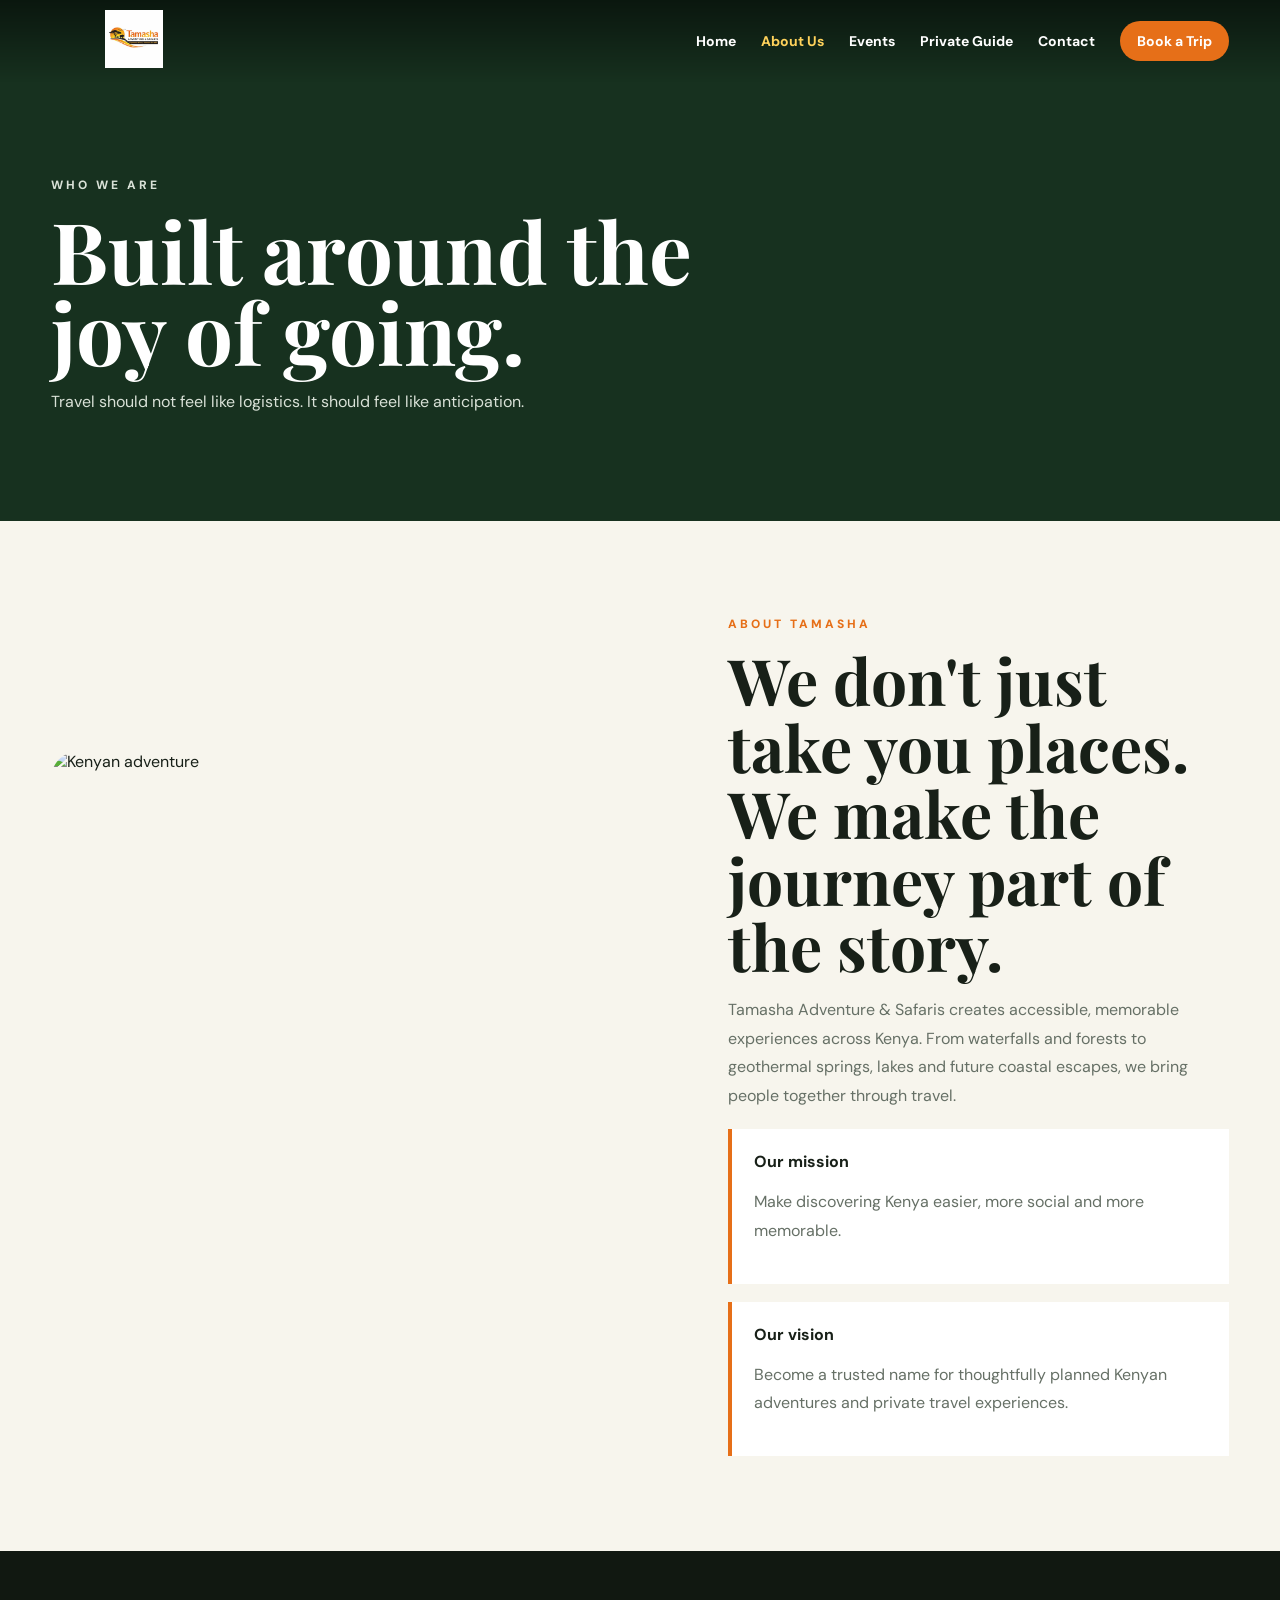
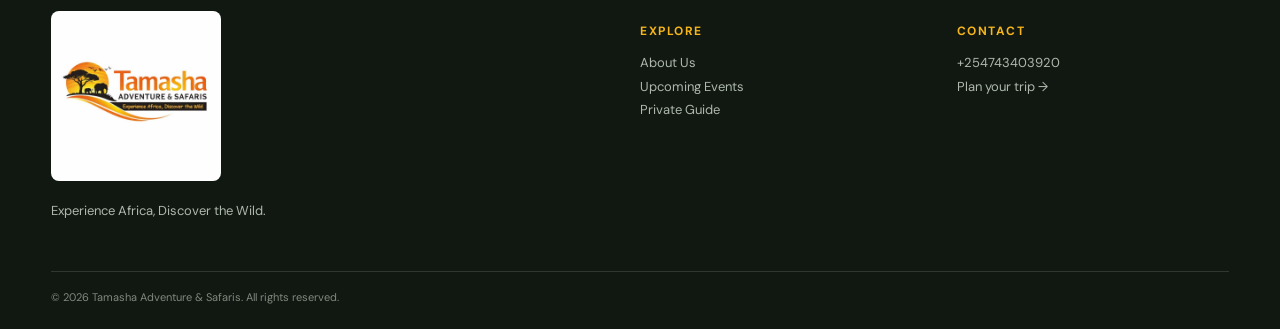
==== about.html @ cb9830e7 "Add files via upload" ====
<!doctype html><html><head><meta charset="utf-8"><meta name="viewport" content="width=device-width,initial-scale=1"><title>About Us | Tamasha</title><link rel="stylesheet" href="style.css"></head><body data-page="about"><header class="header" id="header"><div class="container nav"><a href="index.html"><img class="logo" src="assets/logo.jpg" alt="Tamasha Adventure & Safaris"></a><button class="menu" id="menu">☰</button><nav class="navlinks" id="navlinks"><a href="index.html" data-page="home">Home</a><a href="about.html" data-page="about">About Us</a><a href="events.html" data-page="events">Events</a><a href="private.html" data-page="private">Private Guide</a><a href="contact.html" data-page="contact">Contact</a><a class="pill" href="contact.html">Book a Trip</a></nav></div></header><main><section class="pagehero"><div class="container"><p class="kicker">WHO WE ARE</p><h1>Built around the<br>joy of going.</h1><p>Travel should not feel like logistics. It should feel like anticipation.</p></div></section><section class="section"><div class="container grid2"><div class="aboutimg"><img src="assets/hero-kenya.jpg" alt="Kenyan adventure"></div><div><p class="kicker">ABOUT TAMASHA</p><h2 class="display">We don't just take you places. We make the journey part of the story.</h2><p class="copy">Tamasha Adventure & Safaris creates accessible, memorable experiences across Kenya. From waterfalls and forests to geothermal springs, lakes and future coastal escapes, we bring people together through travel.</p><div class="box"><b>Our mission</b><p class="copy">Make discovering Kenya easier, more social and more memorable.</p></div><div class="box"><b>Our vision</b><p class="copy">Become a trusted name for thoughtfully planned Kenyan adventures and private travel experiences.</p></div></div></div></section></main><footer class="footer"><div class="container footgrid"><div><img class="footerlogo" src="assets/logo.jpg" alt="Tamasha"><p>Experience Africa, Discover the Wild.</p></div><div><h3>EXPLORE</h3><a href="about.html">About Us</a><a href="events.html">Upcoming Events</a><a href="private.html">Private Guide</a></div><div><h3>CONTACT</h3><a id="fp" href="#">+254 743 403 920</a><a href="contact.html">Plan your trip →</a></div></div><div class="container copyr">© <span id="year"></span> Tamasha Adventure & Safaris. All rights reserved.</div></footer><script src="content.js"></script><script>(function(){const d=JSON.parse(localStorage.getItem("tamashaContent")||JSON.stringify(window.TAMASHA_CONTENT)),b=d.business,ph=b.phone.replace(/\D/g,"");document.getElementById("year")&&(document.getElementById("year").textContent=new Date().getFullYear());const fp=document.getElementById("fp");if(fp){fp.textContent=b.phone;fp.href="tel:"+ph}const h=document.getElementById("header");addEventListener("scroll",()=>h.classList.toggle("scrolled",scrollY>30));const m=document.getElementById("menu"),n=document.getElementById("navlinks");m.onclick=()=>n.classList.toggle("open");document.querySelectorAll("[data-wa]").forEach(a=>a.href="https://wa.me/"+ph+"?text="+encodeURIComponent("Hello Tamasha Adventure & Safaris, I would like to plan/book a trip."));document.querySelectorAll(".navlinks a[data-page]").forEach(a=>{if(a.dataset.page===document.body.dataset.page)a.classList.add("active")});function card(t){return `<article class="card"><div class="cardimg"><img src="${t.image}" alt="${t.title}"><div class="date">${t.date}</div></div><div class="cardbody"><p class="kicker">UPCOMING ADVENTURE</p><h3>${t.title}</h3><p>${t.intro}</p><div class="price">${t.price}</div><div class="cols"><div><h4>Inclusive</h4><ul>${t.included.map(x=>`<li>${x}</li>`).join("")}</ul></div><div><h4>Optional extras</h4><ul>${t.extras.length?t.extras.map(x=>`<li>${x}</li>`).join(""):"<li>Ask us about custom options.</li>"}</ul></div></div><a class="btn primary" data-wa href="#">Book this trip</a></div></article>`}const hg=document.getElementById("eventsHome"),eg=document.getElementById("eventsGrid");if(hg)hg.innerHTML=d.trips.map(card).join("");if(eg)eg.innerHTML=d.trips.map(card).join("");const pb=document.getElementById("privateBenefits");if(pb)pb.innerHTML=d.private.benefits.map(x=>`<div class="benefit"><b>${x}</b><span>Built into your private journey.</span></div>`).join("");const cp=document.getElementById("contactPhone"),ct=document.getElementById("contactTikTok");if(cp){cp.textContent=b.phone;cp.href="tel:"+ph}if(ct){ct.textContent=b.tiktok;ct.href="https://www.tiktok.com/@"+b.tiktok.replace("@","")}const f=document.getElementById("bookingForm");if(f)f.onsubmit=e=>{e.preventDefault();const n=document.getElementById("nm").value,t=document.getElementById("tp").value,ds=document.getElementById("ds").value,msg=document.getElementById("ms").value;location.href="https://wa.me/"+ph+"?text="+encodeURIComponent(`Hello Tamasha Adventure & Safaris.\n\nName: ${n}\nTrip type: ${t}\nDestination: ${ds}\nMessage: ${msg}`)};})();</script></body></html>
---- style.css ----
@import url(https://fonts.googleapis.com/css2?family=DM+Sans:wght@400;600;700;800&family=Playfair+Display:ital,wght@0,600;0,700;1,600&display=swap);:root{--g:#174f2a;--o:#e66f18;--y:#f5b51b;--ink:#182018;--cream:#f7f5ed;--muted:#667066}*{box-sizing:border-box}html{scroll-behavior:smooth}body{margin:0;background:var(--cream);color:var(--ink);font-family:DM Sans,Arial,sans-serif}a{text-decoration:none;color:inherit}.container{width:min(1180px,92%);margin:auto}.header{position:fixed;top:0;left:0;right:0;z-index:20;color:#fff;background:linear-gradient(#0008,transparent);transition:.3s}.header.scrolled{background:#122619ee}.nav{height:82px;display:flex;align-items:center;justify-content:space-between}.logo{width:165px;height:58px;object-fit:contain;border-radius:8px}.navlinks{display:flex;gap:25px;align-items:center;font-size:14px;font-weight:700}.navlinks a:hover,.navlinks .active{color:#ffd25b}.pill{background:var(--o);padding:11px 17px;border-radius:999px}.menu{display:none;background:none;border:0;color:#fff;font-size:28px}.hero{min-height:100svh;position:relative;display:flex;align-items:flex-end;overflow:hidden;color:#fff}.hero-bg{position:absolute;inset:0;background:center/cover url(assets/hero-kenya.jpg);animation:z 14s ease-out forwards}.hero:after{content:"";position:absolute;inset:0;background:linear-gradient(90deg,#071309c9,#07130926 65%),linear-gradient(0deg,#000b,transparent 55%)}@keyframes z{to{transform:scale(1.06)}}.hero-content{position:relative;z-index:2;padding:0 0 90px}.kicker{font-size:12px;letter-spacing:3px;font-weight:800;color:var(--o);margin:0 0 15px}.hero .kicker{color:#ffd25b}.hero h1,.display,.pagehero h1{font-family:Playfair Display,serif}.hero h1{font-size:clamp(52px,8vw,105px);line-height:.9;letter-spacing:-3px;margin:0;max-width:900px}.hero h1 em{color:var(--y);font-weight:600}.hero p{font-size:18px;line-height:1.7;max-width:620px}.actions{display:flex;gap:12px;flex-wrap:wrap}.btn{display:inline-flex;align-items:center;justify-content:center;padding:14px 22px;border-radius:999px;font-weight:800;border:1px solid transparent}.primary{background:var(--o);color:#fff}.ghost{background:#fff1;color:#fff;border-color:#fff8}.white{background:#fff}.float{position:absolute;z-index:3;right:6%;bottom:80px;background:#fff;color:var(--ink);width:250px;padding:17px;border-radius:18px;box-shadow:0 20px 50px #0004}.float small{color:var(--o);font-weight:800}.float b{display:block;font-family:Playfair Display,serif;font-size:22px;margin:5px 0}.float span{font-size:12px;color:var(--muted)}.section{padding:95px 0}.whitebg{background:#fff}.intro{padding:80px 0;background:#fff}.grid2{display:grid;grid-template-columns:1.1fr .9fr;gap:65px;align-items:center}.display{font-size:clamp(40px,5vw,64px);line-height:1.04;margin:0}.display em{color:var(--o)}.copy{color:var(--muted);line-height:1.8}.stats{display:grid;grid-template-columns:repeat(3,1fr);gap:12px;margin-top:28px}.stat{border-top:2px solid var(--g);padding-top:12px}.stat b{display:block;font-size:20px}.stat span{font-size:12px;color:var(--muted)}.head{display:flex;justify-content:space-between;align-items:end;gap:35px;margin-bottom:42px}.head h2{font-family:Playfair Display,serif;font-size:clamp(38px,5vw,60px);margin:0;line-height:1}.head p{max-width:470px;color:var(--muted);line-height:1.7}.cards{display:grid;grid-template-columns:repeat(2,1fr);gap:26px}.card{background:#fff;border:1px solid #e6e4da;border-radius:24px;overflow:hidden;box-shadow:0 15px 45px #1b29140d}.cardimg{height:330px;position:relative}.cardimg img{width:100%;height:100%;object-fit:cover}.date{position:absolute;top:17px;left:17px;background:#fff;padding:10px 13px;border-radius:11px;font-size:12px;font-weight:800}.cardbody{padding:28px}.cardbody h3{font-family:Playfair Display,serif;font-size:30px;line-height:1.08;margin:0 0 10px}.price{font-size:25px;font-weight:900;color:var(--o);margin:15px 0}.cardbody p{color:var(--muted);line-height:1.7}.cols{display:grid;grid-template-columns:1fr 1fr;gap:18px}.cols h4{font-size:11px;letter-spacing:1.5px;text-transform:uppercase}.cols ul{padding-left:17px;color:#5d655c;font-size:13px;line-height:1.7}.dark{background:#122619;color:#fff}.dark .head p,.dark .copy{color:#c2ccc1}.featureimg{height:570px;border-radius:28px;overflow:hidden}.featureimg img{width:100%;height:100%;object-fit:cover}.benefits{display:grid;grid-template-columns:1fr 1fr;gap:12px;margin:25px 0}.benefit{background:#fff;padding:18px;border-radius:14px;border:1px solid #e6e4da}.benefit b{display:block;color:var(--g);margin-bottom:5px}.benefit span{font-size:12px;color:var(--muted)}.pagehero{padding:175px 0 90px;background:#17311f;color:#fff;position:relative;overflow:hidden}.pagehero h1{font-size:clamp(50px,7vw,85px);line-height:.95;margin:0;position:relative;z-index:1}.pagehero p{max-width:620px;color:#d9e1d7;line-height:1.7}.aboutimg{height:570px;border-radius:28px;overflow:hidden}.aboutimg img{width:100%;height:100%;object-fit:cover}.box{background:#fff;padding:22px;border-left:4px solid var(--o);margin-top:18px}.steps{display:grid;gap:14px;margin-top:28px}.step{display:grid;grid-template-columns:50px 1fr;gap:14px;background:#fff;padding:20px;border:1px solid #e6e4da;border-radius:14px}.step strong{color:var(--o)}.step p{color:var(--muted);line-height:1.6;margin:5px 0}.contact{display:grid;grid-template-columns:1fr .8fr;gap:55px}.contactcard{background:#fff;border:1px solid #e6e4da;border-radius:24px;padding:30px}.item{padding:17px 0;border-bottom:1px solid #e6e4da}.item:last-child{border:0}.item small{display:block;color:var(--o);font-weight:800;letter-spacing:1.5px;text-transform:uppercase}.item a{font-size:20px;font-weight:700}.form{display:grid;gap:12px}.form label{font-size:12px;font-weight:800}.form input,.form textarea,.form select{padding:14px;border:1px solid #d5d7cf;border-radius:10px;font:inherit}.form textarea{min-height:130px}.footer{background:#111811;color:#e6ebe4;padding:60px 0 25px}.footgrid{display:grid;grid-template-columns:2fr 1fr 1fr;gap:45px}.footerlogo{width:170px;background:#fff;border-radius:8px}.footer a,.footer p{display:block;color:#aeb8ad;font-size:13px;line-height:1.8}.footer h3{color:#f5b51b;font-size:12px;letter-spacing:1.5px}.copyr{border-top:1px solid #2f382f;margin-top:35px;padding-top:18px;color:#7f897e;font-size:11px}.editor{padding:125px 0 70px}.editor h1{font-family:Playfair Display,serif;font-size:52px}.editorcard{background:#fff;border:1px solid #e6e4da;padding:26px;border-radius:20px;margin:18px 0}.editorcard label{display:block;font-size:12px;font-weight:800;margin:13px 0 6px}.editorcard input,.editorcard textarea{width:100%;padding:12px;border:1px solid #d5d7cf;border-radius:9px;font:inherit}.editorcard textarea{min-height:90px}.row{display:grid;grid-template-columns:1fr 1fr;gap:15px}@media(max-width:850px){.navlinks{display:none;position:absolute;top:82px;left:0;right:0;background:#14271a;padding:22px;flex-direction:column;align-items:flex-start}.navlinks.open{display:flex}.menu{display:block}.float{display:none}.grid2,.contact{grid-template-columns:1fr}.cards{grid-template-columns:1fr}.featureimg,.aboutimg{height:420px}.footgrid{grid-template-columns:1fr 1fr}.head{display:block}.head p{margin-top:18px}.row{grid-template-columns:1fr}}@media(max-width:520px){.hero h1{font-size:52px;letter-spacing:-1px}.hero p{font-size:16px}.stats,.cols,.benefits,.footgrid{grid-template-columns:1fr}.section{padding:70px 0}}
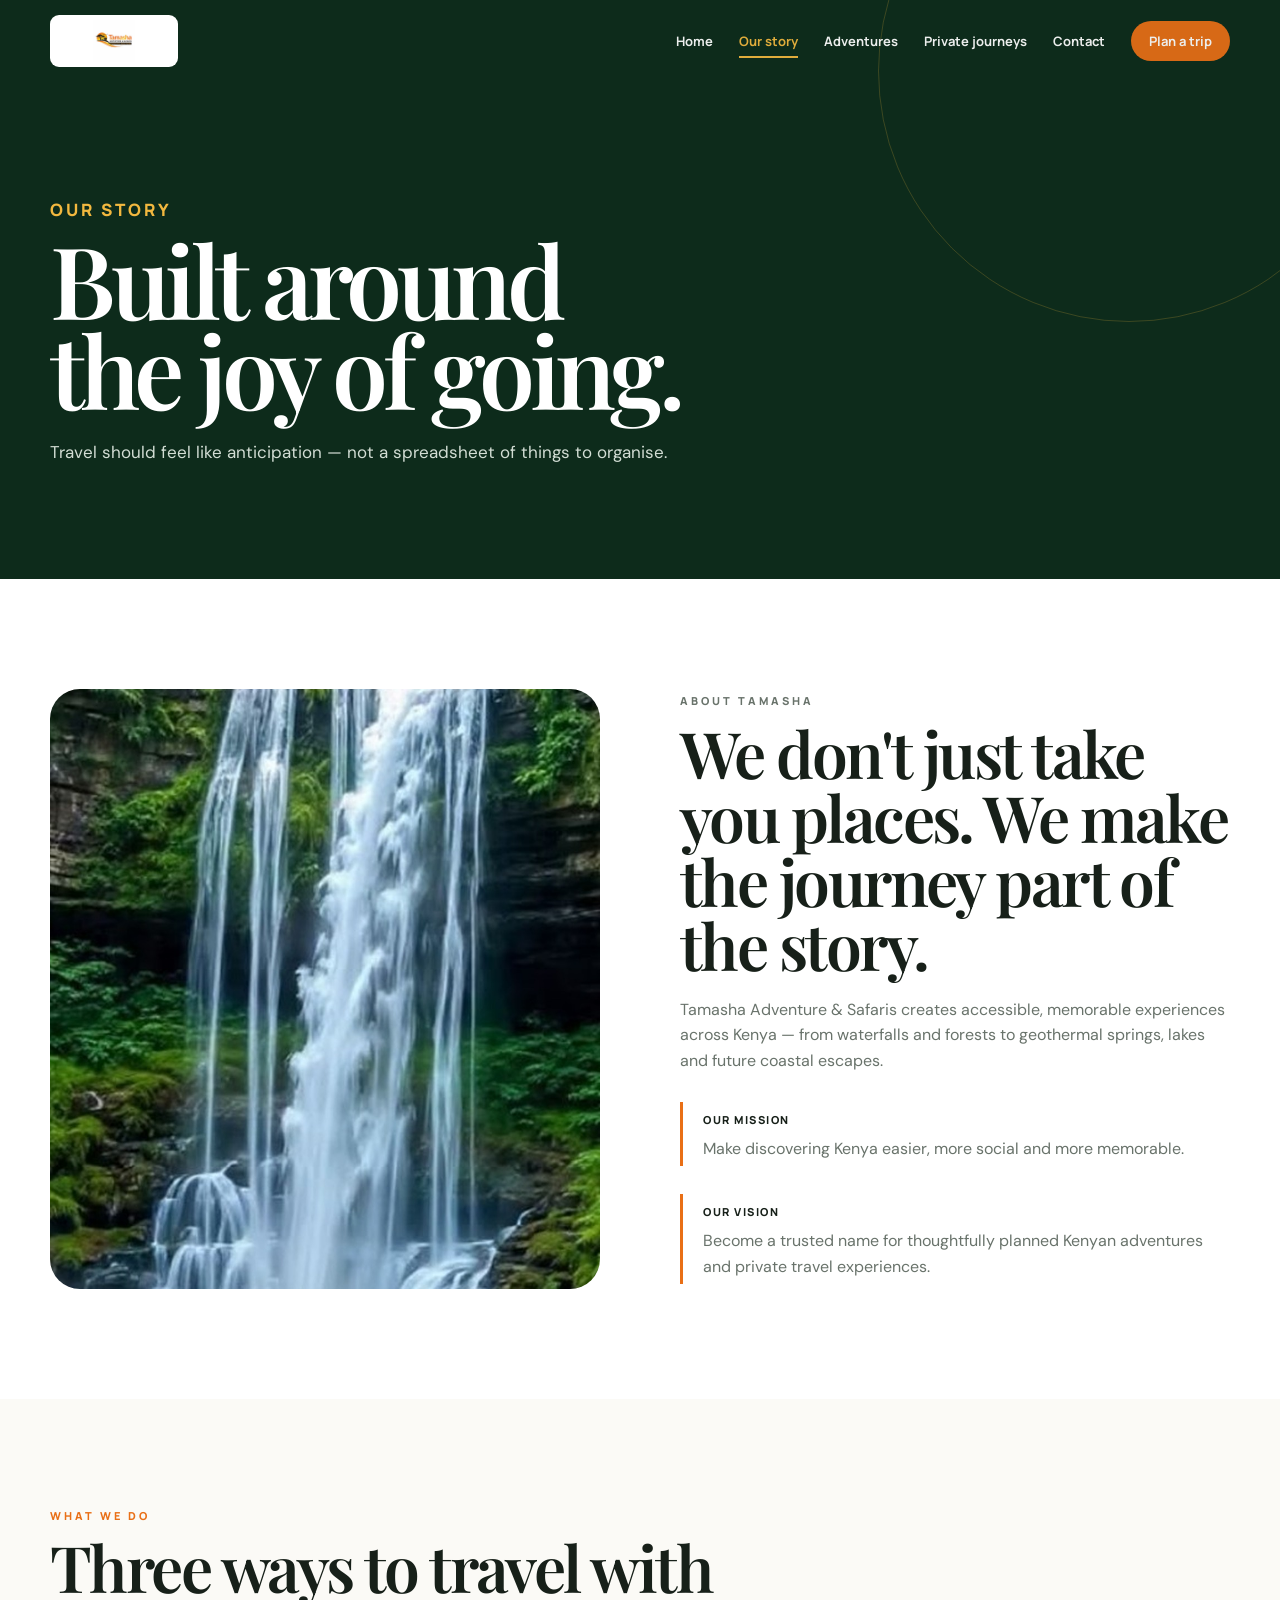
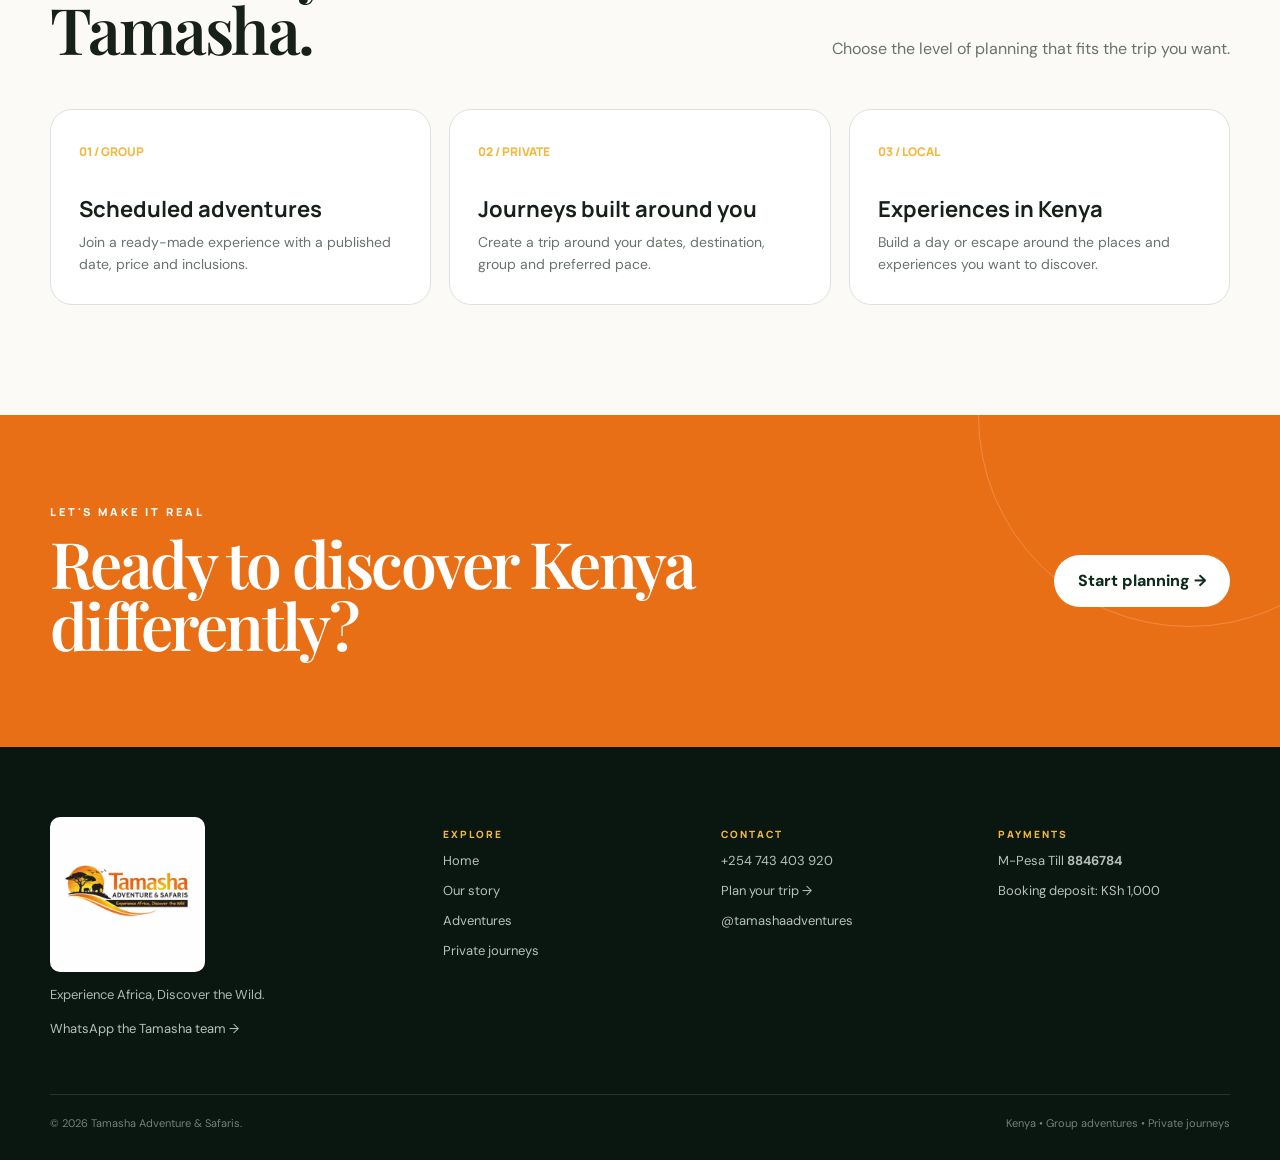
==== commit 8ff458ff: "Add files via upload" ====
--- a/about.html
+++ b/about.html
@@ -1 +1,77 @@
-<!doctype html><html><head><meta charset="utf-8"><meta name="viewport" content="width=device-width,initial-scale=1"><title>About Us | Tamasha</title><link rel="stylesheet" href="style.css"></head><body data-page="about"><header class="header" id="header"><div class="container nav"><a href="index.html"><img class="logo" src="assets/logo.jpg" alt="Tamasha Adventure & Safaris"></a><button class="menu" id="menu">☰</button><nav class="navlinks" id="navlinks"><a href="index.html" data-page="home">Home</a><a href="about.html" data-page="about">About Us</a><a href="events.html" data-page="events">Events</a><a href="private.html" data-page="private">Private Guide</a><a href="contact.html" data-page="contact">Contact</a><a class="pill" href="contact.html">Book a Trip</a></nav></div></header><main><section class="pagehero"><div class="container"><p class="kicker">WHO WE ARE</p><h1>Built around the<br>joy of going.</h1><p>Travel should not feel like logistics. It should feel like anticipation.</p></div></section><section class="section"><div class="container grid2"><div class="aboutimg"><img src="assets/hero-kenya.jpg" alt="Kenyan adventure"></div><div><p class="kicker">ABOUT TAMASHA</p><h2 class="display">We don't just take you places. We make the journey part of the story.</h2><p class="copy">Tamasha Adventure & Safaris creates accessible, memorable experiences across Kenya. From waterfalls and forests to geothermal springs, lakes and future coastal escapes, we bring people together through travel.</p><div class="box"><b>Our mission</b><p class="copy">Make discovering Kenya easier, more social and more memorable.</p></div><div class="box"><b>Our vision</b><p class="copy">Become a trusted name for thoughtfully planned Kenyan adventures and private travel experiences.</p></div></div></div></section></main><footer class="footer"><div class="container footgrid"><div><img class="footerlogo" src="assets/logo.jpg" alt="Tamasha"><p>Experience Africa, Discover the Wild.</p></div><div><h3>EXPLORE</h3><a href="about.html">About Us</a><a href="events.html">Upcoming Events</a><a href="private.html">Private Guide</a></div><div><h3>CONTACT</h3><a id="fp" href="#">+254 743 403 920</a><a href="contact.html">Plan your trip →</a></div></div><div class="container copyr">© <span id="year"></span> Tamasha Adventure & Safaris. All rights reserved.</div></footer><script src="content.js"></script><script>(function(){const d=JSON.parse(localStorage.getItem("tamashaContent")||JSON.stringify(window.TAMASHA_CONTENT)),b=d.business,ph=b.phone.replace(/\D/g,"");document.getElementById("year")&&(document.getElementById("year").textContent=new Date().getFullYear());const fp=document.getElementById("fp");if(fp){fp.textContent=b.phone;fp.href="tel:"+ph}const h=document.getElementById("header");addEventListener("scroll",()=>h.classList.toggle("scrolled",scrollY>30));const m=document.getElementById("menu"),n=document.getElementById("navlinks");m.onclick=()=>n.classList.toggle("open");document.querySelectorAll("[data-wa]").forEach(a=>a.href="https://wa.me/"+ph+"?text="+encodeURIComponent("Hello Tamasha Adventure & Safaris, I would like to plan/book a trip."));document.querySelectorAll(".navlinks a[data-page]").forEach(a=>{if(a.dataset.page===document.body.dataset.page)a.classList.add("active")});function card(t){return `<article class="card"><div class="cardimg"><img src="${t.image}" alt="${t.title}"><div class="date">${t.date}</div></div><div class="cardbody"><p class="kicker">UPCOMING ADVENTURE</p><h3>${t.title}</h3><p>${t.intro}</p><div class="price">${t.price}</div><div class="cols"><div><h4>Inclusive</h4><ul>${t.included.map(x=>`<li>${x}</li>`).join("")}</ul></div><div><h4>Optional extras</h4><ul>${t.extras.length?t.extras.map(x=>`<li>${x}</li>`).join(""):"<li>Ask us about custom options.</li>"}</ul></div></div><a class="btn primary" data-wa href="#">Book this trip</a></div></article>`}const hg=document.getElementById("eventsHome"),eg=document.getElementById("eventsGrid");if(hg)hg.innerHTML=d.trips.map(card).join("");if(eg)eg.innerHTML=d.trips.map(card).join("");const pb=document.getElementById("privateBenefits");if(pb)pb.innerHTML=d.private.benefits.map(x=>`<div class="benefit"><b>${x}</b><span>Built into your private journey.</span></div>`).join("");const cp=document.getElementById("contactPhone"),ct=document.getElementById("contactTikTok");if(cp){cp.textContent=b.phone;cp.href="tel:"+ph}if(ct){ct.textContent=b.tiktok;ct.href="https://www.tiktok.com/@"+b.tiktok.replace("@","")}const f=document.getElementById("bookingForm");if(f)f.onsubmit=e=>{e.preventDefault();const n=document.getElementById("nm").value,t=document.getElementById("tp").value,ds=document.getElementById("ds").value,msg=document.getElementById("ms").value;location.href="https://wa.me/"+ph+"?text="+encodeURIComponent(`Hello Tamasha Adventure & Safaris.\n\nName: ${n}\nTrip type: ${t}\nDestination: ${ds}\nMessage: ${msg}`)};})();</script></body></html>+<!doctype html>
+<html lang="en">
+<head>
+  <meta charset="utf-8">
+  <meta name="viewport" content="width=device-width, initial-scale=1">
+  <meta name="theme-color" content="#0d2b1b">
+  <meta name="description" content="Tamasha Adventure & Safaris — curated Kenyan escapes, group adventures and private journeys.">
+  <title>Our Story | Tamasha Adventure & Safaris</title>
+  <link rel="stylesheet" href="style.css">
+</head>
+<body>
+
+<header class="site-header">
+  <div class="container nav">
+    <a class="brand" href="index.html" aria-label="Tamasha Adventure & Safaris home">
+      <img src="assets/logo.jpg" alt="Tamasha Adventure & Safaris">
+    </a>
+    <button class="menu-toggle" aria-label="Open navigation" aria-expanded="false">☰</button>
+    <nav class="nav-links"><a href="index.html" class="" data-page="home">Home</a><a href="about.html" class="active" data-page="about">Our story</a><a href="events.html" class="" data-page="events">Adventures</a><a href="private.html" class="" data-page="private">Private journeys</a><a href="contact.html" class="" data-page="contact">Contact</a><a class="nav-cta" href="contact.html">Plan a trip</a></nav>
+  </div>
+</header>
+
+<main>
+  <section class="page-hero"><div class="container reveal"><p class="eyebrow" style="color:var(--gold)">Our story</p><h1>Built around<br>the joy of going.</h1><p>Travel should feel like anticipation — not a spreadsheet of things to organise.</p></div></section>
+  <section class="section section-white">
+    <div class="container about-grid">
+      <div class="about-photo reveal"><img src="assets/hero-waterfall.jpg" alt="Kenyan nature escape" loading="lazy"></div>
+      <div class="about-copy reveal">
+        <p class="eyebrow">About Tamasha</p>
+        <h2>We don't just take you places. We make the journey part of the story.</h2>
+        <p>Tamasha Adventure & Safaris creates accessible, memorable experiences across Kenya — from waterfalls and forests to geothermal springs, lakes and future coastal escapes.</p>
+        <div class="mission-box"><strong>Our mission</strong><p>Make discovering Kenya easier, more social and more memorable.</p></div>
+        <div class="mission-box"><strong>Our vision</strong><p>Become a trusted name for thoughtfully planned Kenyan adventures and private travel experiences.</p></div>
+      </div>
+    </div>
+  </section>
+  <section class="section section-paper"><div class="container"><div class="section-head reveal"><div><p class="eyebrow">What we do</p><h2>Three ways to travel with Tamasha.</h2></div><p>Choose the level of planning that fits the trip you want.</p></div><div class="process-grid" style="color:var(--ink)"><div class="process-card reveal" style="background:#fff;border-color:var(--line)"><span class="num">01 / GROUP</span><h3>Scheduled adventures</h3><p style="color:var(--muted)">Join a ready-made experience with a published date, price and inclusions.</p></div><div class="process-card reveal" style="background:#fff;border-color:var(--line)"><span class="num">02 / PRIVATE</span><h3>Journeys built around you</h3><p style="color:var(--muted)">Create a trip around your dates, destination, group and preferred pace.</p></div><div class="process-card reveal" style="background:#fff;border-color:var(--line)"><span class="num">03 / LOCAL</span><h3>Experiences in Kenya</h3><p style="color:var(--muted)">Build a day or escape around the places and experiences you want to discover.</p></div></div></div></section>
+  <section class="cta"><div class="container cta-inner"><div><p class="eyebrow" style="color:#fff">Let's make it real</p><h2>Ready to discover Kenya differently?</h2></div><a class="btn" href="contact.html">Start planning →</a></div></section>
+</main>
+
+<footer class="footer">
+  <div class="container footer-grid">
+    <div class="footer-brand">
+      <img src="assets/logo.jpg" alt="Tamasha Adventure & Safaris">
+      <p>Experience Africa, Discover the Wild.</p>
+      <a data-wa data-wa-message="Hello Tamasha Adventure & Safaris. I would like to plan a trip.">WhatsApp the Tamasha team →</a>
+    </div>
+    <div>
+      <h3>Explore</h3>
+      <a href="index.html">Home</a>
+      <a href="about.html">Our story</a>
+      <a href="events.html">Adventures</a>
+      <a href="private.html">Private journeys</a>
+    </div>
+    <div>
+      <h3>Contact</h3>
+      <a data-phone href="#"></a>
+      <a href="contact.html">Plan your trip →</a>
+      <a href="https://www.tiktok.com/@tamashaadventures" target="_blank" rel="noopener">@tamashaadventures</a>
+    </div>
+    <div>
+      <h3>Payments</h3>
+      <a href="contact.html">M-Pesa Till <strong data-till></strong></a>
+      <a href="contact.html">Booking deposit: KSh 1,000</a>
+    </div>
+  </div>
+  <div class="container footer-bottom">
+    <span>© <span data-year></span> Tamasha Adventure & Safaris.</span>
+    <span>Kenya • Group adventures • Private journeys</span>
+  </div>
+</footer>
+<a class="mobile-wa" data-wa data-wa-message="Hello Tamasha Adventure & Safaris. I would like to plan a trip. Please share the available options.">WhatsApp Tamasha</a>
+
+<script src="content.js"></script>
+<script src="script.js"></script>
+</body>
+</html>
--- a/style.css
+++ b/style.css
@@ -1 +1,276 @@
-@import url(https://fonts.googleapis.com/css2?family=DM+Sans:wght@400;600;700;800&family=Playfair+Display:ital,wght@0,600;0,700;1,600&display=swap);:root{--g:#174f2a;--o:#e66f18;--y:#f5b51b;--ink:#182018;--cream:#f7f5ed;--muted:#667066}*{box-sizing:border-box}html{scroll-behavior:smooth}body{margin:0;background:var(--cream);color:var(--ink);font-family:DM Sans,Arial,sans-serif}a{text-decoration:none;color:inherit}.container{width:min(1180px,92%);margin:auto}.header{position:fixed;top:0;left:0;right:0;z-index:20;color:#fff;background:linear-gradient(#0008,transparent);transition:.3s}.header.scrolled{background:#122619ee}.nav{height:82px;display:flex;align-items:center;justify-content:space-between}.logo{width:165px;height:58px;object-fit:contain;border-radius:8px}.navlinks{display:flex;gap:25px;align-items:center;font-size:14px;font-weight:700}.navlinks a:hover,.navlinks .active{color:#ffd25b}.pill{background:var(--o);padding:11px 17px;border-radius:999px}.menu{display:none;background:none;border:0;color:#fff;font-size:28px}.hero{min-height:100svh;position:relative;display:flex;align-items:flex-end;overflow:hidden;color:#fff}.hero-bg{position:absolute;inset:0;background:center/cover url(assets/hero-kenya.jpg);animation:z 14s ease-out forwards}.hero:after{content:"";position:absolute;inset:0;background:linear-gradient(90deg,#071309c9,#07130926 65%),linear-gradient(0deg,#000b,transparent 55%)}@keyframes z{to{transform:scale(1.06)}}.hero-content{position:relative;z-index:2;padding:0 0 90px}.kicker{font-size:12px;letter-spacing:3px;font-weight:800;color:var(--o);margin:0 0 15px}.hero .kicker{color:#ffd25b}.hero h1,.display,.pagehero h1{font-family:Playfair Display,serif}.hero h1{font-size:clamp(52px,8vw,105px);line-height:.9;letter-spacing:-3px;margin:0;max-width:900px}.hero h1 em{color:var(--y);font-weight:600}.hero p{font-size:18px;line-height:1.7;max-width:620px}.actions{display:flex;gap:12px;flex-wrap:wrap}.btn{display:inline-flex;align-items:center;justify-content:center;padding:14px 22px;border-radius:999px;font-weight:800;border:1px solid transparent}.primary{background:var(--o);color:#fff}.ghost{background:#fff1;color:#fff;border-color:#fff8}.white{background:#fff}.float{position:absolute;z-index:3;right:6%;bottom:80px;background:#fff;color:var(--ink);width:250px;padding:17px;border-radius:18px;box-shadow:0 20px 50px #0004}.float small{color:var(--o);font-weight:800}.float b{display:block;font-family:Playfair Display,serif;font-size:22px;margin:5px 0}.float span{font-size:12px;color:var(--muted)}.section{padding:95px 0}.whitebg{background:#fff}.intro{padding:80px 0;background:#fff}.grid2{display:grid;grid-template-columns:1.1fr .9fr;gap:65px;align-items:center}.display{font-size:clamp(40px,5vw,64px);line-height:1.04;margin:0}.display em{color:var(--o)}.copy{color:var(--muted);line-height:1.8}.stats{display:grid;grid-template-columns:repeat(3,1fr);gap:12px;margin-top:28px}.stat{border-top:2px solid var(--g);padding-top:12px}.stat b{display:block;font-size:20px}.stat span{font-size:12px;color:var(--muted)}.head{display:flex;justify-content:space-between;align-items:end;gap:35px;margin-bottom:42px}.head h2{font-family:Playfair Display,serif;font-size:clamp(38px,5vw,60px);margin:0;line-height:1}.head p{max-width:470px;color:var(--muted);line-height:1.7}.cards{display:grid;grid-template-columns:repeat(2,1fr);gap:26px}.card{background:#fff;border:1px solid #e6e4da;border-radius:24px;overflow:hidden;box-shadow:0 15px 45px #1b29140d}.cardimg{height:330px;position:relative}.cardimg img{width:100%;height:100%;object-fit:cover}.date{position:absolute;top:17px;left:17px;background:#fff;padding:10px 13px;border-radius:11px;font-size:12px;font-weight:800}.cardbody{padding:28px}.cardbody h3{font-family:Playfair Display,serif;font-size:30px;line-height:1.08;margin:0 0 10px}.price{font-size:25px;font-weight:900;color:var(--o);margin:15px 0}.cardbody p{color:var(--muted);line-height:1.7}.cols{display:grid;grid-template-columns:1fr 1fr;gap:18px}.cols h4{font-size:11px;letter-spacing:1.5px;text-transform:uppercase}.cols ul{padding-left:17px;color:#5d655c;font-size:13px;line-height:1.7}.dark{background:#122619;color:#fff}.dark .head p,.dark .copy{color:#c2ccc1}.featureimg{height:570px;border-radius:28px;overflow:hidden}.featureimg img{width:100%;height:100%;object-fit:cover}.benefits{display:grid;grid-template-columns:1fr 1fr;gap:12px;margin:25px 0}.benefit{background:#fff;padding:18px;border-radius:14px;border:1px solid #e6e4da}.benefit b{display:block;color:var(--g);margin-bottom:5px}.benefit span{font-size:12px;color:var(--muted)}.pagehero{padding:175px 0 90px;background:#17311f;color:#fff;position:relative;overflow:hidden}.pagehero h1{font-size:clamp(50px,7vw,85px);line-height:.95;margin:0;position:relative;z-index:1}.pagehero p{max-width:620px;color:#d9e1d7;line-height:1.7}.aboutimg{height:570px;border-radius:28px;overflow:hidden}.aboutimg img{width:100%;height:100%;object-fit:cover}.box{background:#fff;padding:22px;border-left:4px solid var(--o);margin-top:18px}.steps{display:grid;gap:14px;margin-top:28px}.step{display:grid;grid-template-columns:50px 1fr;gap:14px;background:#fff;padding:20px;border:1px solid #e6e4da;border-radius:14px}.step strong{color:var(--o)}.step p{color:var(--muted);line-height:1.6;margin:5px 0}.contact{display:grid;grid-template-columns:1fr .8fr;gap:55px}.contactcard{background:#fff;border:1px solid #e6e4da;border-radius:24px;padding:30px}.item{padding:17px 0;border-bottom:1px solid #e6e4da}.item:last-child{border:0}.item small{display:block;color:var(--o);font-weight:800;letter-spacing:1.5px;text-transform:uppercase}.item a{font-size:20px;font-weight:700}.form{display:grid;gap:12px}.form label{font-size:12px;font-weight:800}.form input,.form textarea,.form select{padding:14px;border:1px solid #d5d7cf;border-radius:10px;font:inherit}.form textarea{min-height:130px}.footer{background:#111811;color:#e6ebe4;padding:60px 0 25px}.footgrid{display:grid;grid-template-columns:2fr 1fr 1fr;gap:45px}.footerlogo{width:170px;background:#fff;border-radius:8px}.footer a,.footer p{display:block;color:#aeb8ad;font-size:13px;line-height:1.8}.footer h3{color:#f5b51b;font-size:12px;letter-spacing:1.5px}.copyr{border-top:1px solid #2f382f;margin-top:35px;padding-top:18px;color:#7f897e;font-size:11px}.editor{padding:125px 0 70px}.editor h1{font-family:Playfair Display,serif;font-size:52px}.editorcard{background:#fff;border:1px solid #e6e4da;padding:26px;border-radius:20px;margin:18px 0}.editorcard label{display:block;font-size:12px;font-weight:800;margin:13px 0 6px}.editorcard input,.editorcard textarea{width:100%;padding:12px;border:1px solid #d5d7cf;border-radius:9px;font:inherit}.editorcard textarea{min-height:90px}.row{display:grid;grid-template-columns:1fr 1fr;gap:15px}@media(max-width:850px){.navlinks{display:none;position:absolute;top:82px;left:0;right:0;background:#14271a;padding:22px;flex-direction:column;align-items:flex-start}.navlinks.open{display:flex}.menu{display:block}.float{display:none}.grid2,.contact{grid-template-columns:1fr}.cards{grid-template-columns:1fr}.featureimg,.aboutimg{height:420px}.footgrid{grid-template-columns:1fr 1fr}.head{display:block}.head p{margin-top:18px}.row{grid-template-columns:1fr}}@media(max-width:520px){.hero h1{font-size:52px;letter-spacing:-1px}.hero p{font-size:16px}.stats,.cols,.benefits,.footgrid{grid-template-columns:1fr}.section{padding:70px 0}}+
+@import url('https://fonts.googleapis.com/css2?family=DM+Sans:wght@400;500;600;700&family=Manrope:wght@500;600;700;800&family=Playfair+Display:ital,wght@0,600;0,700;1,600;1,700&display=swap');
+
+:root{
+  --forest:#0d2b1b;
+  --forest-2:#153b25;
+  --forest-3:#214b30;
+  --orange:#e96f16;
+  --orange-2:#f28a25;
+  --gold:#f2b83f;
+  --cream:#f5f2e9;
+  --paper:#fbfaf6;
+  --white:#fff;
+  --ink:#172019;
+  --muted:#69736b;
+  --line:#dfe2da;
+  --shadow:0 24px 70px rgba(15,35,22,.10);
+  --radius:28px;
+  --max:1180px;
+}
+*{box-sizing:border-box}
+html{scroll-behavior:smooth}
+body{margin:0;background:var(--cream);color:var(--ink);font-family:"DM Sans",sans-serif;line-height:1.6}
+body.menu-open{overflow:hidden}
+img{display:block;max-width:100%}
+a{text-decoration:none;color:inherit}
+button,input,select,textarea{font:inherit}
+button{cursor:pointer}
+.container{width:min(var(--max),calc(100% - 48px));margin-inline:auto}
+.sr-only{position:absolute;width:1px;height:1px;padding:0;margin:-1px;overflow:hidden;clip:rect(0,0,0,0);white-space:nowrap;border:0}
+.eyebrow{margin:0 0 14px;color:var(--orange);font:800 11px/1.2 "Manrope",sans-serif;letter-spacing:3px;text-transform:uppercase}
+.display{font-family:"Playfair Display",serif;letter-spacing:-.035em;line-height:1.02}
+.display em{color:var(--orange);font-weight:600}
+.muted{color:var(--muted)}
+.btn{display:inline-flex;align-items:center;justify-content:center;gap:10px;min-height:52px;padding:0 23px;border-radius:999px;border:1px solid transparent;font-weight:800;transition:transform .2s ease,box-shadow .2s ease,background .2s ease}
+.btn:hover{transform:translateY(-2px)}
+.btn-primary{background:var(--orange);color:#fff;box-shadow:0 12px 30px rgba(233,111,22,.22)}
+.btn-primary:hover{background:var(--orange-2)}
+.btn-light{background:#fff;color:var(--forest)}
+.btn-outline{border-color:rgba(255,255,255,.35);color:#fff;background:rgba(255,255,255,.06);backdrop-filter:blur(10px)}
+.btn-outline-dark{border-color:var(--forest);color:var(--forest);background:transparent}
+.btn-small{min-height:42px;padding:0 17px;font-size:13px}
+.section{padding:110px 0}
+.section-tight{padding:80px 0}
+.section-paper{background:var(--paper)}
+.section-white{background:#fff}
+.section-dark{background:var(--forest);color:#fff}
+.section-dark .muted{color:#c6d0c8}
+.section-dark .eyebrow{color:var(--gold)}
+.section-head{display:flex;align-items:end;justify-content:space-between;gap:40px;margin-bottom:48px}
+.section-head h2{font:600 clamp(40px,5vw,66px)/.98 "Playfair Display",serif;letter-spacing:-.04em;margin:0;max-width:720px}
+.section-head>p{max-width:440px;color:var(--muted);margin:0}
+.reveal{opacity:0;transform:translateY(22px);transition:opacity .7s ease,transform .7s ease}
+.reveal.is-visible{opacity:1;transform:none}
+
+/* Header */
+.site-header{position:fixed;z-index:100;top:0;left:0;right:0;color:#fff;transition:background .25s,box-shadow .25s}
+.site-header.scrolled{background:rgba(13,43,27,.96);box-shadow:0 12px 35px rgba(0,0,0,.12);backdrop-filter:blur(14px)}
+.nav{height:82px;display:flex;align-items:center;justify-content:space-between;gap:25px}
+.brand{display:flex;align-items:center;gap:12px}
+.brand img{width:128px;height:52px;object-fit:contain;background:#fff;border-radius:9px;padding:5px}
+.nav-links{display:flex;align-items:center;gap:26px;font:700 13px "Manrope",sans-serif}
+.nav-links a{opacity:.92;position:relative}
+.nav-links a:not(.nav-cta)::after{content:"";position:absolute;left:0;right:100%;bottom:-8px;height:2px;background:var(--gold);transition:right .2s}
+.nav-links a:hover::after,.nav-links a.active::after{right:0}
+.nav-links a.active{color:var(--gold)}
+.nav-cta{background:var(--orange);padding:11px 18px;border-radius:999px}
+.menu-toggle{display:none;border:0;background:none;color:#fff;font-size:30px;line-height:1}
+
+/* Hero */
+.hero{position:relative;min-height:92svh;display:flex;align-items:end;overflow:hidden;background:var(--forest);color:#fff}
+.hero-media{position:absolute;inset:0;background:
+  linear-gradient(90deg,rgba(7,22,13,.92) 0%,rgba(7,22,13,.60) 45%,rgba(7,22,13,.16) 100%),
+  linear-gradient(0deg,rgba(0,0,0,.72) 0%,transparent 48%),
+  url("assets/hero-waterfall.jpg") center/cover no-repeat;
+  transform:scale(1.02);
+}
+.hero::after{content:"";position:absolute;inset:0;background:radial-gradient(circle at 78% 35%,rgba(242,184,63,.16),transparent 28%)}
+.hero-inner{position:relative;z-index:2;width:100%;padding:170px 0 78px}
+.hero-copy{max-width:800px}
+.hero-kicker{color:#ffd36a}
+.hero h1{font:600 clamp(56px,8vw,112px)/.9 "Playfair Display",serif;letter-spacing:-.055em;margin:0 0 28px}
+.hero h1 em{color:var(--gold);font-style:italic}
+.hero-lede{max-width:650px;font-size:18px;color:#e7eee9;margin:0 0 30px}
+.hero-actions{display:flex;flex-wrap:wrap;gap:12px}
+.hero-meta{display:flex;align-items:center;gap:18px;margin-top:50px;padding-top:20px;border-top:1px solid rgba(255,255,255,.18);max-width:730px}
+.hero-meta strong{font:700 12px "Manrope",sans-serif;letter-spacing:1px}
+.hero-meta span{color:#c9d2cb;font-size:13px}
+.hero-card{position:absolute;right:5%;bottom:76px;z-index:3;width:300px;background:#fff;color:var(--ink);border-radius:22px;padding:20px;box-shadow:0 30px 70px rgba(0,0,0,.28)}
+.hero-card .mini{font:800 10px "Manrope",sans-serif;letter-spacing:2px;color:var(--orange);text-transform:uppercase}
+.hero-card h3{font:600 25px/1.05 "Playfair Display",serif;margin:8px 0}
+.hero-card .date{font-size:12px;color:var(--muted)}
+.hero-card .price{font:800 22px "Manrope",sans-serif;color:var(--orange);margin:14px 0}
+.hero-card a{width:100%}
+
+/* Trust / value strip */
+.value-strip{background:#fff;border-bottom:1px solid var(--line)}
+.value-grid{display:grid;grid-template-columns:repeat(4,1fr)}
+.value-item{padding:24px 22px;border-right:1px solid var(--line)}
+.value-item:last-child{border-right:0}
+.value-item strong{display:block;font:800 12px "Manrope",sans-serif;text-transform:uppercase;letter-spacing:1.2px;margin-bottom:4px}
+.value-item span{font-size:13px;color:var(--muted)}
+
+/* Intro */
+.intro-grid{display:grid;grid-template-columns:1.05fr .95fr;gap:90px;align-items:start}
+.intro h2{font:600 clamp(43px,5.3vw,70px)/.98 "Playfair Display",serif;letter-spacing:-.045em;margin:0}
+.intro h2 em{color:var(--orange)}
+.intro-copy{font-size:17px;color:var(--muted);max-width:580px}
+.numbered{margin-top:34px;border-top:1px solid var(--forest)}
+.numbered-row{display:grid;grid-template-columns:70px 1fr;gap:18px;padding:22px 0;border-bottom:1px solid var(--line)}
+.numbered-row b{font:800 12px "Manrope";color:var(--orange);letter-spacing:1px}
+.numbered-row strong{display:block;font:700 17px "Manrope";margin-bottom:3px}
+.numbered-row span{font-size:13px;color:var(--muted)}
+
+/* Trips */
+.trip-grid{display:grid;grid-template-columns:repeat(2,1fr);gap:28px}
+.trip-card{background:#fff;border:1px solid var(--line);border-radius:var(--radius);overflow:hidden;box-shadow:var(--shadow);transition:transform .25s,box-shadow .25s}
+.trip-card:hover{transform:translateY(-5px);box-shadow:0 32px 80px rgba(15,35,22,.15)}
+.trip-image{height:360px;position:relative;overflow:hidden;background:#ddd}
+.trip-image img{width:100%;height:100%;object-fit:cover;transition:transform .7s}
+.trip-card:hover .trip-image img{transform:scale(1.045)}
+.trip-badge{position:absolute;left:18px;top:18px;background:#fff;border-radius:999px;padding:9px 13px;font:800 11px "Manrope";box-shadow:0 10px 25px rgba(0,0,0,.12)}
+.trip-body{padding:30px}
+.trip-body h3{font:600 34px/1.04 "Playfair Display",serif;margin:0 0 10px;letter-spacing:-.03em}
+.trip-intro{color:var(--muted);margin:0 0 18px}
+.trip-price{font:800 25px "Manrope";color:var(--orange);margin-bottom:24px}
+.trip-details{display:grid;grid-template-columns:1fr 1fr;gap:24px;padding:22px 0;border-top:1px solid var(--line);border-bottom:1px solid var(--line)}
+.trip-details h4{margin:0 0 9px;font:800 10px "Manrope";text-transform:uppercase;letter-spacing:1.5px}
+.trip-details ul{margin:0;padding-left:17px;color:var(--muted);font-size:13px}
+.trip-details li+li{margin-top:5px}
+.trip-actions{display:flex;gap:10px;margin-top:22px}
+.trip-actions .btn{flex:1}
+
+/* Editorial split */
+.editorial{display:grid;grid-template-columns:.95fr 1.05fr;gap:0;align-items:stretch}
+.editorial-media{min-height:610px;border-radius:30px 0 0 30px;overflow:hidden}
+.editorial-media img{width:100%;height:100%;object-fit:cover}
+.editorial-copy{background:#fff;padding:70px;border-radius:0 30px 30px 0;display:flex;flex-direction:column;justify-content:center}
+.editorial-copy h2{font:600 clamp(43px,5vw,65px)/1 "Playfair Display";letter-spacing:-.04em;margin:0 0 20px}
+.editorial-copy p{color:var(--muted);max-width:540px}
+.check-list{display:grid;grid-template-columns:1fr 1fr;gap:10px;margin:26px 0}
+.check-list div{padding:14px;border:1px solid var(--line);border-radius:14px;font-size:13px;font-weight:700}
+.check-list div::before{content:"✓";color:var(--orange);margin-right:9px}
+
+/* Process */
+.process-grid{display:grid;grid-template-columns:repeat(3,1fr);gap:18px}
+.process-card{padding:28px;border:1px solid rgba(255,255,255,.13);border-radius:22px;background:rgba(255,255,255,.04)}
+.process-card .num{font:800 12px "Manrope";color:var(--gold)}
+.process-card h3{font:700 22px "Manrope";margin:30px 0 7px}
+.process-card p{color:#bfcac1;font-size:14px;margin:0}
+
+/* Private */
+.private-grid{display:grid;grid-template-columns:1fr 1fr;gap:70px;align-items:center}
+.private-grid h2{font:600 clamp(45px,5vw,70px)/.98 "Playfair Display";letter-spacing:-.04em;margin:0}
+.private-grid h2 em{color:var(--orange)}
+.benefits-grid{display:grid;grid-template-columns:1fr 1fr;gap:12px;margin:30px 0}
+.benefit{padding:18px;background:#fff;border:1px solid var(--line);border-radius:16px}
+.benefit b{display:block;font:700 14px "Manrope";margin-bottom:4px}
+.benefit span{font-size:12px;color:var(--muted)}
+.private-photo{height:600px;border-radius:30px;overflow:hidden}
+.private-photo img{width:100%;height:100%;object-fit:cover}
+
+/* FAQ */
+.faq-list{max-width:850px;margin:0 auto}
+.faq{border-top:1px solid var(--line)}
+.faq:last-child{border-bottom:1px solid var(--line)}
+.faq button{width:100%;border:0;background:none;padding:24px 0;text-align:left;display:flex;justify-content:space-between;gap:20px;font:700 17px "Manrope";color:var(--ink)}
+.faq button span:last-child{color:var(--orange);font-size:25px;line-height:1}
+.faq-answer{display:grid;grid-template-rows:0fr;transition:grid-template-rows .25s}
+.faq-answer>div{overflow:hidden}
+.faq-answer p{margin:0 0 24px;color:var(--muted);max-width:760px}
+.faq.open .faq-answer{grid-template-rows:1fr}
+
+/* CTA */
+.cta{position:relative;overflow:hidden;padding:90px 0;background:var(--orange);color:#fff}
+.cta::before{content:"";position:absolute;width:420px;height:420px;border-radius:50%;right:-120px;top:-210px;border:1px solid rgba(255,255,255,.2)}
+.cta-inner{display:flex;align-items:center;justify-content:space-between;gap:40px;position:relative}
+.cta h2{font:600 clamp(42px,5vw,68px)/.98 "Playfair Display";letter-spacing:-.04em;margin:0;max-width:700px}
+.cta p{max-width:520px;color:#fff1e7}
+.cta .btn{background:#fff;color:var(--forest)}
+
+/* Pages */
+.page-hero{background:var(--forest);color:#fff;padding:175px 0 95px;position:relative;overflow:hidden}
+.page-hero::after{content:"";position:absolute;right:-100px;top:-180px;width:500px;height:500px;border:1px solid rgba(242,184,63,.2);border-radius:50%}
+.page-hero h1{font:600 clamp(55px,8vw,100px)/.9 "Playfair Display";letter-spacing:-.055em;margin:0;max-width:850px}
+.page-hero p{color:#d2ddd4;max-width:620px;font-size:17px;margin-top:25px}
+.about-grid{display:grid;grid-template-columns:1fr 1fr;gap:80px;align-items:center}
+.about-photo{height:600px;border-radius:30px;overflow:hidden}
+.about-photo img{width:100%;height:100%;object-fit:cover}
+.about-copy h2{font:600 clamp(42px,5vw,64px)/1 "Playfair Display";letter-spacing:-.04em;margin:0 0 20px}
+.about-copy p{color:var(--muted)}
+.mission-box{border-left:3px solid var(--orange);padding:4px 0 4px 20px;margin-top:28px}
+.mission-box strong{font:800 11px "Manrope";letter-spacing:1.5px;text-transform:uppercase}
+.mission-box p{margin:5px 0 0}
+.contact-grid{display:grid;grid-template-columns:.9fr 1.1fr;gap:50px;align-items:start}
+.contact-card{background:#fff;border:1px solid var(--line);border-radius:24px;padding:30px}
+.contact-item{padding:17px 0;border-bottom:1px solid var(--line)}
+.contact-item:last-child{border:0}
+.contact-item small{display:block;color:var(--orange);font:800 10px "Manrope";letter-spacing:1.5px;text-transform:uppercase;margin-bottom:5px}
+.contact-item a,.contact-item strong{font:700 19px "Manrope"}
+.form{display:grid;gap:10px}
+.form label{font:800 11px "Manrope";letter-spacing:1px}
+.form input,.form select,.form textarea{width:100%;border:1px solid #cfd5cc;background:#fff;border-radius:12px;padding:14px 15px;outline:none;transition:border .2s,box-shadow .2s}
+.form input:focus,.form select:focus,.form textarea:focus{border-color:var(--orange);box-shadow:0 0 0 4px rgba(233,111,22,.1)}
+.form textarea{min-height:145px;resize:vertical}
+
+/* Footer */
+.footer{background:#0a1710;color:#fff;padding:70px 0 28px}
+.footer-grid{display:grid;grid-template-columns:1.5fr 1fr 1fr 1fr;gap:45px}
+.footer-brand img{width:155px;background:#fff;border-radius:10px;padding:5px}
+.footer-brand p{color:#aeb9b1;font-size:13px;max-width:270px}
+.footer h3{font:800 10px "Manrope";color:var(--gold);letter-spacing:2px;text-transform:uppercase}
+.footer a{display:block;color:#b7c1ba;font-size:13px;margin:9px 0}
+.footer a:hover{color:#fff}
+.footer-bottom{border-top:1px solid rgba(255,255,255,.12);margin-top:45px;padding-top:20px;color:#758178;font-size:11px;display:flex;justify-content:space-between;gap:20px}
+.mobile-wa{display:none}
+
+/* Responsive */
+@media(max-width:980px){
+  .nav-links{gap:17px}
+  .hero-card{display:none}
+  .intro-grid,.private-grid,.about-grid,.contact-grid{grid-template-columns:1fr;gap:45px}
+  .editorial{grid-template-columns:1fr}
+  .editorial-media{min-height:460px;border-radius:30px 30px 0 0}
+  .editorial-copy{border-radius:0 0 30px 30px;padding:50px}
+  .footer-grid{grid-template-columns:1.5fr 1fr 1fr}
+}
+@media(max-width:760px){
+  .container{width:min(var(--max),calc(100% - 32px))}
+  .section{padding:78px 0}
+  .section-head{display:block;margin-bottom:32px}
+  .section-head>p{margin-top:18px}
+  .nav{height:72px}
+  .brand img{width:112px;height:48px}
+  .menu-toggle{display:block}
+  .nav-links{display:none;position:fixed;inset:72px 0 0;background:var(--forest);padding:25px 22px;flex-direction:column;align-items:stretch;gap:5px}
+  .nav-links.open{display:flex}
+  .nav-links a{padding:15px 8px;font-size:16px}
+  .nav-cta{text-align:center;margin-top:10px}
+  .hero{min-height:88svh}
+  .hero-inner{padding:130px 0 52px}
+  .hero h1{font-size:clamp(52px,15vw,75px)}
+  .hero-lede{font-size:16px}
+  .hero-meta{margin-top:35px}
+  .value-grid{grid-template-columns:1fr 1fr}
+  .value-item{border-bottom:1px solid var(--line)}
+  .value-item:nth-child(2){border-right:0}
+  .trip-grid{grid-template-columns:1fr}
+  .trip-image{height:280px}
+  .trip-body{padding:23px}
+  .trip-body h3{font-size:30px}
+  .trip-details{grid-template-columns:1fr}
+  .check-list,.benefits-grid{grid-template-columns:1fr}
+  .private-photo,.about-photo{height:430px}
+  .process-grid{grid-template-columns:1fr}
+  .cta-inner{display:block}
+  .cta .btn{margin-top:15px}
+  .footer-grid{grid-template-columns:1fr 1fr}
+  .footer-brand{grid-column:1/-1}
+  .footer-bottom{display:block}
+  .footer-bottom span{display:block;margin-top:7px}
+  .mobile-wa{display:flex;position:fixed;z-index:90;left:16px;right:16px;bottom:16px;height:52px;border-radius:999px;background:var(--orange);color:#fff;align-items:center;justify-content:center;font-weight:800;box-shadow:0 15px 35px rgba(0,0,0,.25)}
+}
+@media(max-width:480px){
+  .hero-actions{display:grid}
+  .hero-actions .btn{width:100%}
+  .value-grid{grid-template-columns:1fr}
+  .value-item{border-right:0}
+  .footer-grid{grid-template-columns:1fr}
+  .footer-brand{grid-column:auto}
+  .mobile-wa{font-size:14px}
+}
+@media(prefers-reduced-motion:reduce){
+  html{scroll-behavior:auto}
+  *,*:before,*:after{animation:none!important;transition:none!important}
+}
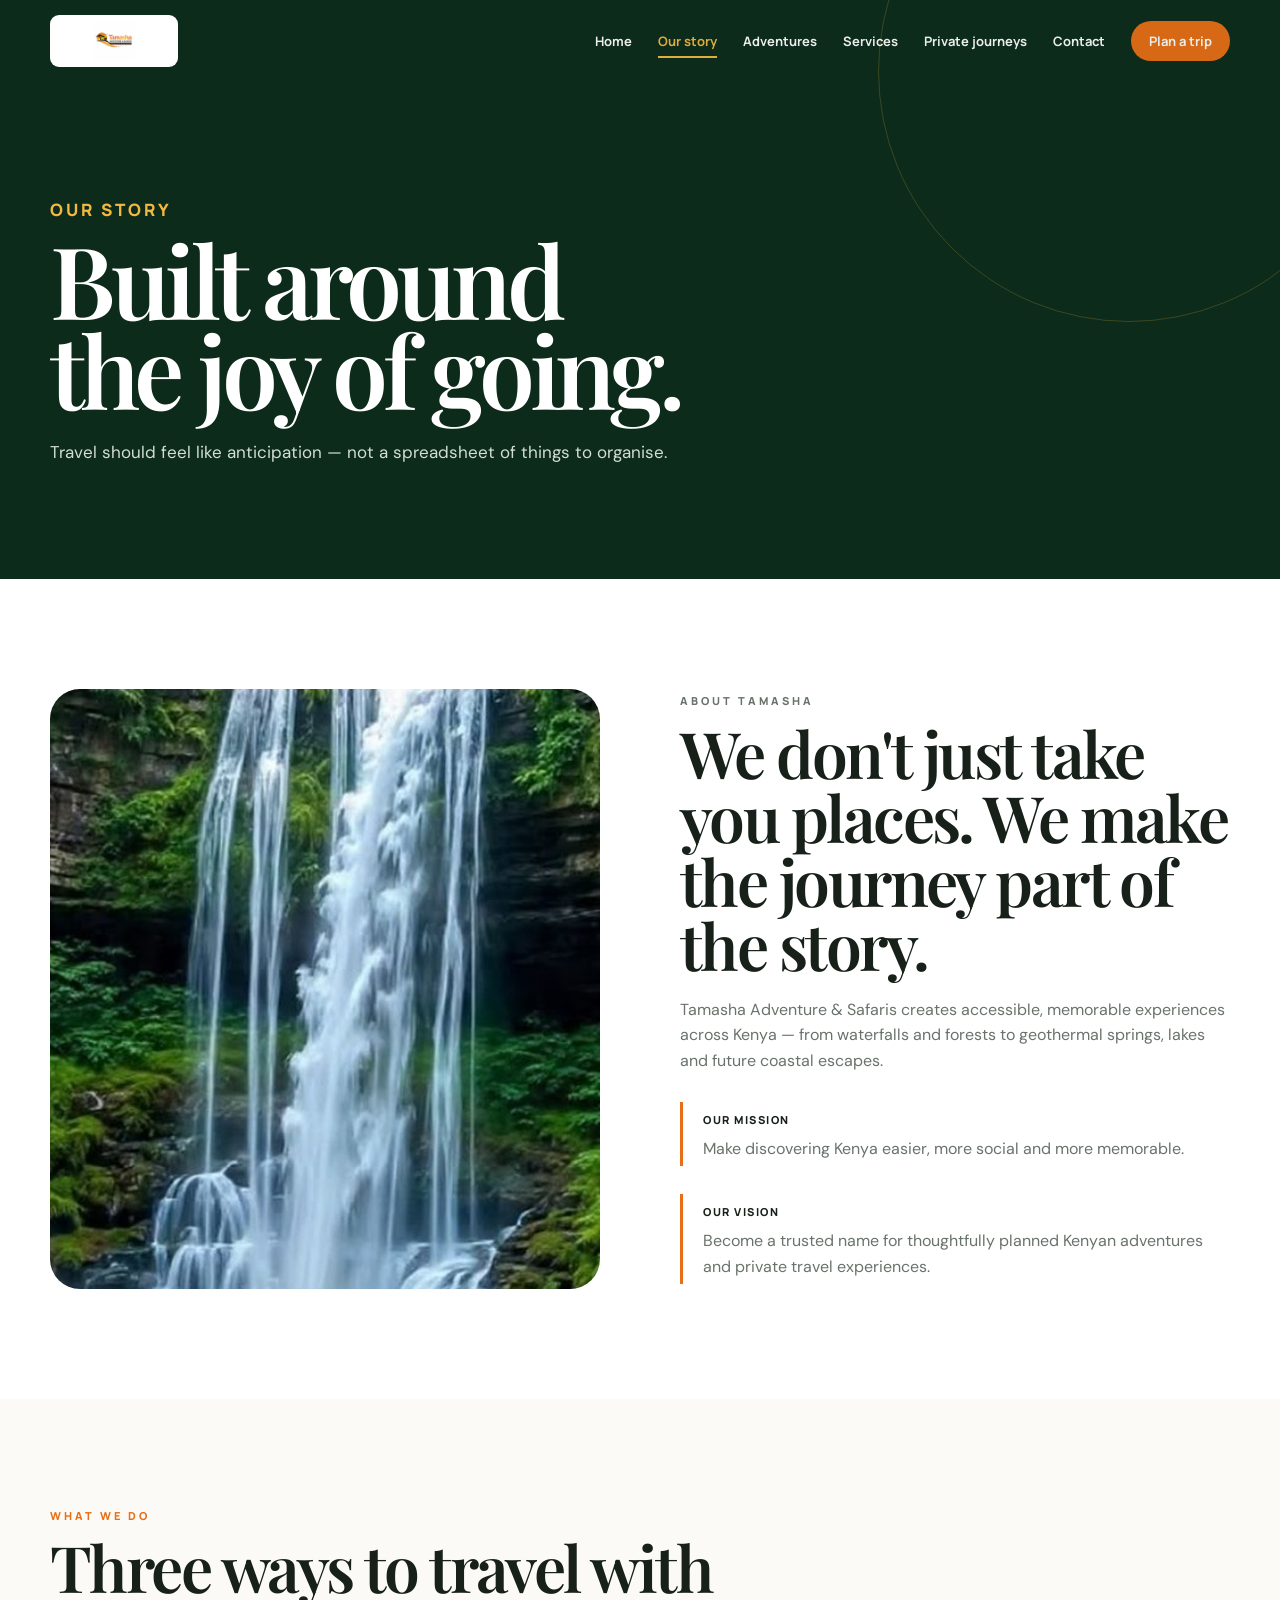
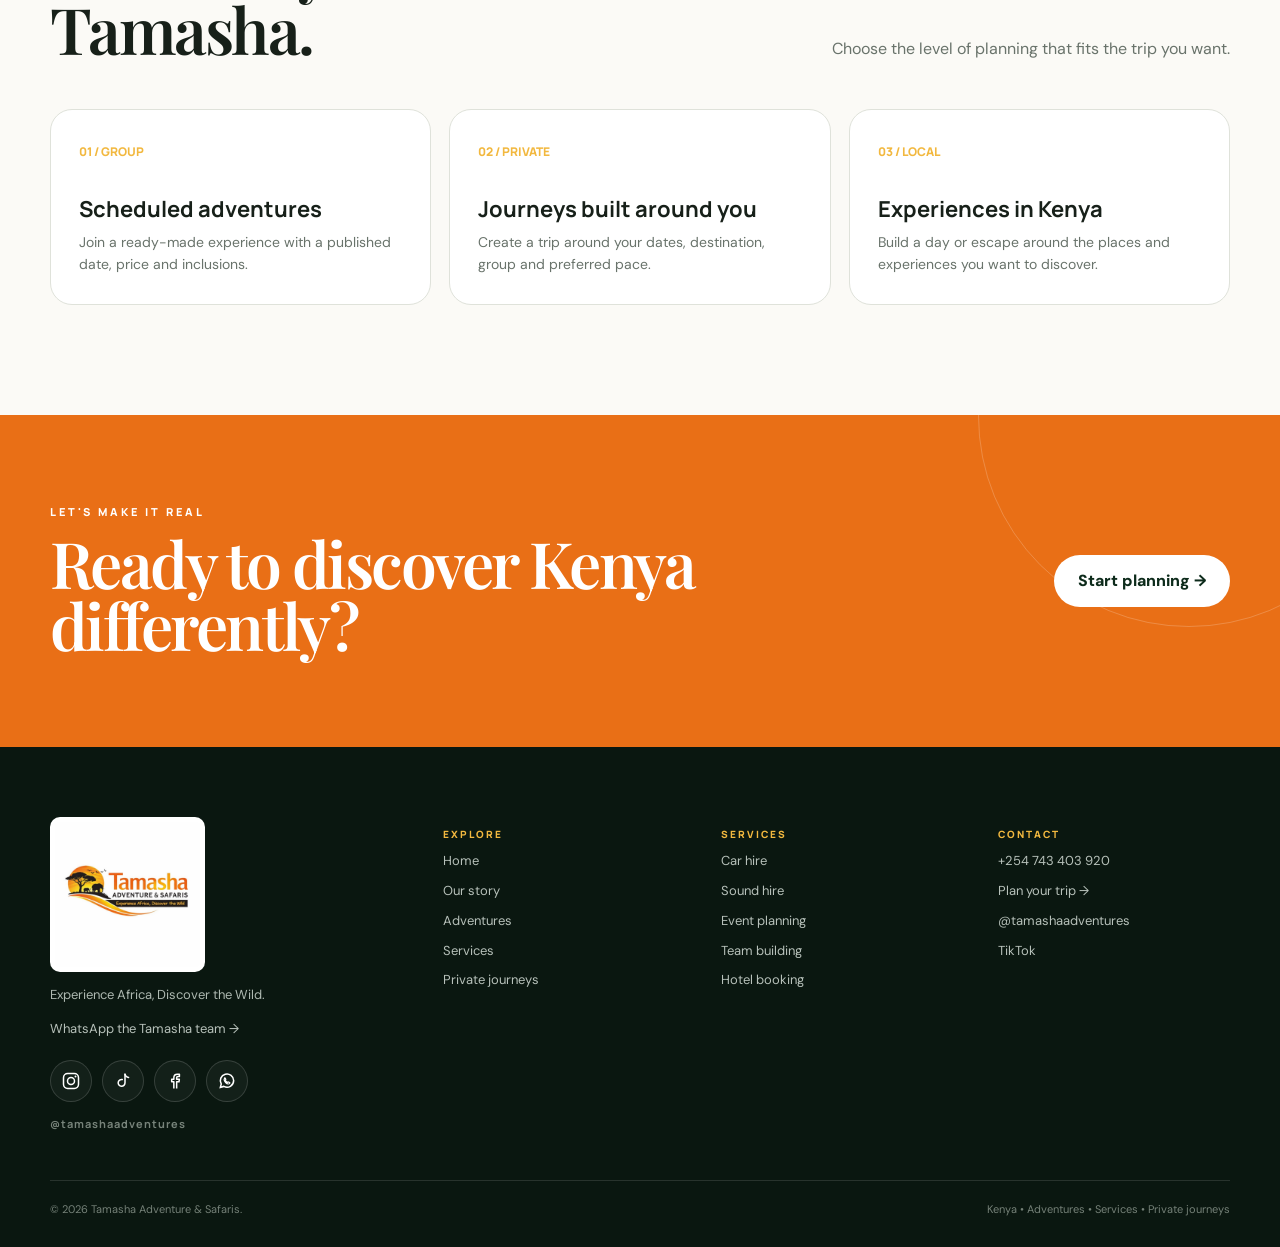
==== commit ea61c0da: "Add files via upload" ====
--- a/about.html
+++ b/about.html
@@ -16,7 +16,7 @@
       <img src="assets/logo.jpg" alt="Tamasha Adventure & Safaris">
     </a>
     <button class="menu-toggle" aria-label="Open navigation" aria-expanded="false">☰</button>
-    <nav class="nav-links"><a href="index.html" class="" data-page="home">Home</a><a href="about.html" class="active" data-page="about">Our story</a><a href="events.html" class="" data-page="events">Adventures</a><a href="private.html" class="" data-page="private">Private journeys</a><a href="contact.html" class="" data-page="contact">Contact</a><a class="nav-cta" href="contact.html">Plan a trip</a></nav>
+    <nav class="nav-links"><a href="index.html" class="" data-page="home">Home</a><a href="about.html" class="active" data-page="about">Our story</a><a href="events.html" class="" data-page="events">Adventures</a><a href="services.html" class="" data-page="services">Services</a><a href="private.html" class="" data-page="private">Private journeys</a><a href="contact.html" class="" data-page="contact">Contact</a><a class="nav-cta" href="contact.html">Plan a trip</a></nav>
   </div>
 </header>
 
@@ -44,29 +44,54 @@
       <img src="assets/logo.jpg" alt="Tamasha Adventure & Safaris">
       <p>Experience Africa, Discover the Wild.</p>
       <a data-wa data-wa-message="Hello Tamasha Adventure & Safaris. I would like to plan a trip.">WhatsApp the Tamasha team →</a>
+
+      <div class="footer-social" aria-label="Tamasha social media">
+        <a class="social-icon" href="https://www.instagram.com/tamashaadventures/" target="_blank" rel="noopener noreferrer" aria-label="Instagram — @tamashaadventures" title="Instagram">
+          <svg viewBox="0 0 24 24" aria-hidden="true"><rect x="3" y="3" width="18" height="18" rx="5" fill="none" stroke="currentColor" stroke-width="1.8"/><circle cx="12" cy="12" r="4.2" fill="none" stroke="currentColor" stroke-width="1.8"/><circle cx="17.4" cy="6.7" r="1.2" fill="currentColor"/></svg>
+        </a>
+        <a class="social-icon" href="https://www.tiktok.com/@tamashaadventures" target="_blank" rel="noopener noreferrer" aria-label="TikTok — @tamashaadventures" title="TikTok">
+          <svg viewBox="0 0 24 24" aria-hidden="true"><path d="M14.4 4v10.2a4.1 4.1 0 1 1-3.3-4" fill="none" stroke="currentColor" stroke-width="1.8" stroke-linecap="round"/><path d="M14.4 4c.6 2.2 2 3.5 4.3 3.8" fill="none" stroke="currentColor" stroke-width="1.8" stroke-linecap="round"/></svg>
+        </a>
+        <a class="social-icon" href="https://www.facebook.com/tamashaadventures/" target="_blank" rel="noopener noreferrer" aria-label="Facebook — @tamashaadventures" title="Facebook">
+          <svg viewBox="0 0 24 24" aria-hidden="true"><path d="M14 21v-8h2.8l.4-3H14V8.1c0-.9.3-1.5 1.6-1.5h1.7V4c-.3 0-1.4-.1-2.5-.1-2.5 0-4.2 1.5-4.2 4.3V10H8v3h2.6v8" fill="none" stroke="currentColor" stroke-width="1.8" stroke-linejoin="round"/></svg>
+        </a>
+        <a class="social-icon social-whatsapp" href="https://wa.me/254743403920" target="_blank" rel="noopener noreferrer" aria-label="WhatsApp — Tamasha Adventure & Safaris" title="WhatsApp">
+          <svg viewBox="0 0 24 24" aria-hidden="true"><path d="M20 11.5a8 8 0 0 1-11.8 7l-4.2 1.1 1.1-4A8 8 0 1 1 20 11.5Z" fill="none" stroke="currentColor" stroke-width="1.8"/><path d="M9 8.4c.3-.2.6-.1.8.2l.7 1.2c.2.3.1.6-.1.8l-.5.5c.6 1.2 1.5 2 2.7 2.6l.5-.5c.2-.2.5-.3.8-.1l1.2.7c.3.2.4.5.2.8-.4.7-1 1-1.7 1-2.2-.2-4.9-2.9-5.1-5.1 0-.7.3-1.3 1-1.7Z" fill="none" stroke="currentColor" stroke-width="1.4" stroke-linejoin="round"/></svg>
+        </a>
+      </div>
+      <span class="social-handle">@tamashaadventures</span>
     </div>
+
     <div>
       <h3>Explore</h3>
       <a href="index.html">Home</a>
       <a href="about.html">Our story</a>
       <a href="events.html">Adventures</a>
+      <a href="services.html">Services</a>
       <a href="private.html">Private journeys</a>
     </div>
+
+    <div>
+      <h3>Services</h3>
+      <a href="services.html#car-hire">Car hire</a>
+      <a href="services.html#sound-hire">Sound hire</a>
+      <a href="services.html#events">Event planning</a>
+      <a href="services.html#team-building">Team building</a>
+      <a href="services.html#hotels">Hotel booking</a>
+    </div>
+
     <div>
       <h3>Contact</h3>
       <a data-phone href="#"></a>
       <a href="contact.html">Plan your trip →</a>
-      <a href="https://www.tiktok.com/@tamashaadventures" target="_blank" rel="noopener">@tamashaadventures</a>
-    </div>
-    <div>
-      <h3>Payments</h3>
-      <a href="contact.html">M-Pesa Till <strong data-till></strong></a>
-      <a href="contact.html">Booking deposit: KSh 1,000</a>
+      <a href="https://www.instagram.com/tamashaadventures/" target="_blank" rel="noopener noreferrer">@tamashaadventures</a>
+      <a href="https://www.tiktok.com/@tamashaadventures" target="_blank" rel="noopener noreferrer">TikTok</a>
     </div>
   </div>
+
   <div class="container footer-bottom">
     <span>© <span data-year></span> Tamasha Adventure & Safaris.</span>
-    <span>Kenya • Group adventures • Private journeys</span>
+    <span>Kenya • Adventures • Services • Private journeys</span>
   </div>
 </footer>
 <a class="mobile-wa" data-wa data-wa-message="Hello Tamasha Adventure & Safaris. I would like to plan a trip. Please share the available options.">WhatsApp Tamasha</a>
--- a/style.css
+++ b/style.css
@@ -274,3 +274,52 @@
   html{scroll-behavior:auto}
   *,*:before,*:after{animation:none!important;transition:none!important}
 }
+
+
+/* Services */
+.services-intro{max-width:760px}
+.services-intro h2{font:600 clamp(42px,5.4vw,70px)/.98 "Playfair Display",serif;letter-spacing:-.045em;margin:0 0 20px}
+.services-intro h2 em{color:var(--orange)}
+.services-intro p{color:var(--muted);font-size:17px;max-width:680px}
+
+.services-grid{display:grid;grid-template-columns:repeat(3,1fr);gap:22px}
+.service-card{background:#fff;border:1px solid var(--line);border-radius:26px;overflow:hidden;box-shadow:var(--shadow);transition:transform .25s ease,box-shadow .25s ease}
+.service-card:hover{transform:translateY(-6px);box-shadow:0 32px 80px rgba(15,35,22,.16)}
+.service-media{height:285px;position:relative;overflow:hidden;background:var(--forest)}
+.service-media img{width:100%;height:100%;object-fit:cover;transition:transform .7s ease}
+.service-card:hover .service-media img{transform:scale(1.05)}
+.service-number{position:absolute;top:16px;left:16px;background:rgba(255,255,255,.92);color:var(--forest);border-radius:999px;padding:8px 11px;font:800 10px "Manrope";letter-spacing:1.5px}
+.service-body{padding:26px}
+.service-body h3{font:600 31px/1.03 "Playfair Display",serif;letter-spacing:-.03em;margin:0 0 10px}
+.service-body p{color:var(--muted);font-size:14px;margin:0 0 22px}
+.service-list{display:grid;gap:8px;margin:0 0 24px;padding:0;list-style:none}
+.service-list li{font-size:13px;color:var(--ink);display:flex;gap:9px;align-items:flex-start}
+.service-list li::before{content:"✓";color:var(--orange);font-weight:800}
+.service-action{display:flex;gap:10px}
+.service-action .btn{flex:1}
+
+.services-note{display:grid;grid-template-columns:1.1fr .9fr;gap:28px;align-items:stretch}
+.services-note-main{background:var(--forest);color:#fff;border-radius:28px;padding:52px}
+.services-note-main h2{font:600 clamp(40px,5vw,64px)/1 "Playfair Display",serif;letter-spacing:-.04em;margin:0 0 18px}
+.services-note-main h2 em{color:var(--gold)}
+.services-note-main p{color:#c8d3ca;max-width:600px}
+.services-note-side{background:#fff;border:1px solid var(--line);border-radius:28px;padding:35px}
+.services-note-side h3{font:800 11px "Manrope";text-transform:uppercase;letter-spacing:2px;color:var(--orange);margin:0 0 18px}
+.services-note-side div{padding:15px 0;border-bottom:1px solid var(--line);font-weight:700}
+.services-note-side div:last-child{border-bottom:0}
+
+.footer-social{display:flex;gap:10px;margin:20px 0 8px}
+.social-icon{display:inline-flex!important;width:42px;height:42px!important;margin:0!important;border:1px solid rgba(255,255,255,.15);border-radius:50%;align-items:center;justify-content:center;color:#fff!important;background:rgba(255,255,255,.04);transition:transform .2s,background .2s,border-color .2s}
+.social-icon:hover{transform:translateY(-3px);background:var(--orange);border-color:var(--orange)}
+.social-icon svg{width:20px;height:20px}
+.social-handle{font:700 11px "Manrope";letter-spacing:1px;color:#77837a}
+
+@media(max-width:980px){
+  .services-grid{grid-template-columns:repeat(2,1fr)}
+  .services-note{grid-template-columns:1fr}
+}
+@media(max-width:760px){
+  .services-grid{grid-template-columns:1fr}
+  .service-media{height:260px}
+  .services-note-main{padding:36px 26px}
+}
